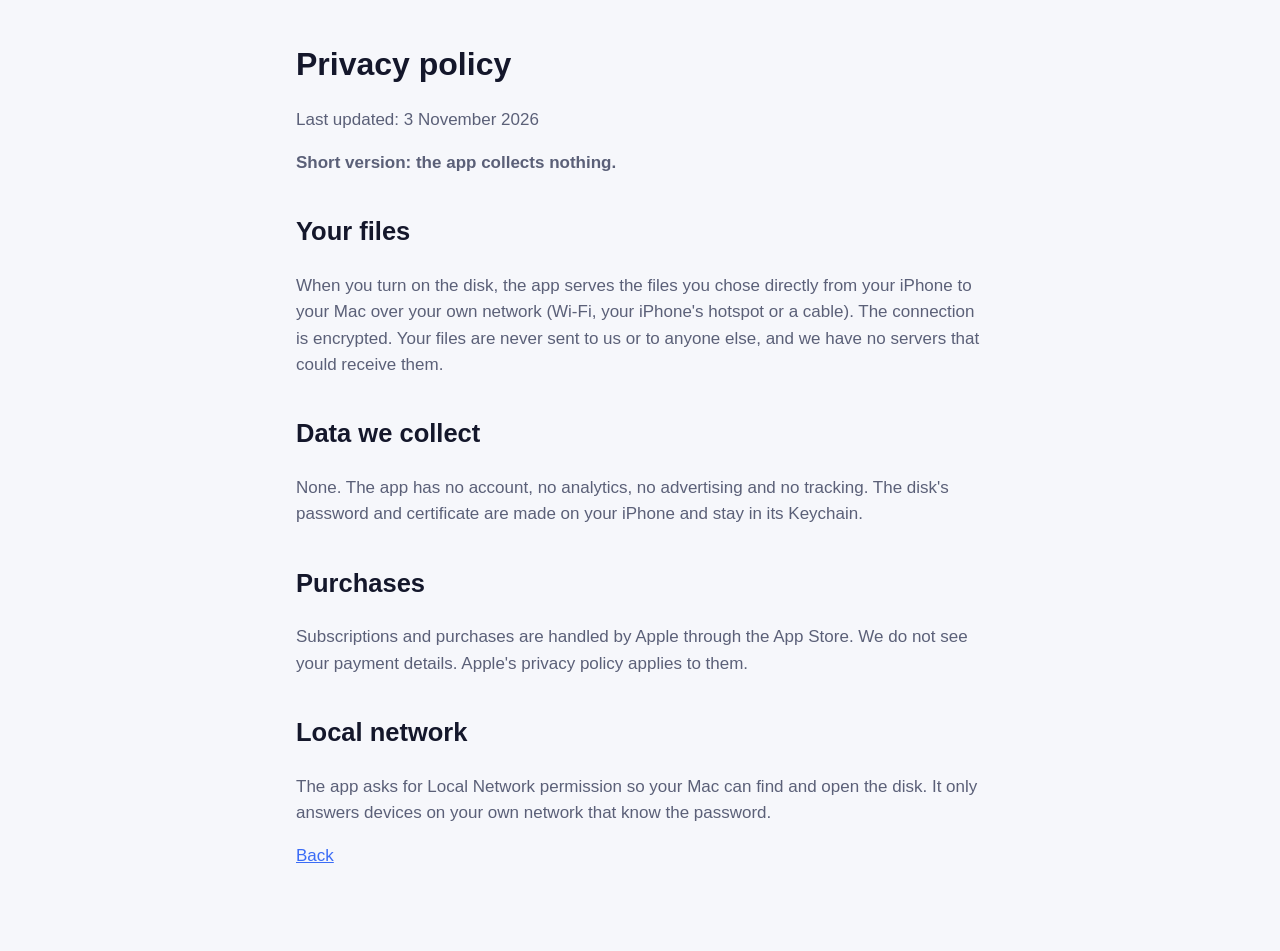
==== diskbeam/privacy.html @ fc0fde9e "DiskBeam: app page, support and privacy policy" ====
<!doctype html><html lang="en"><head><meta charset="utf-8"><meta name="viewport" content="width=device-width,initial-scale=1">
<title>Privacy Policy</title><link rel="stylesheet" href="style.css"></head><body><main>
<h1>Privacy policy</h1><p>Last updated: 3 November 2026</p>
<p><b>Short version: the app collects nothing.</b></p>
<h2>Your files</h2><p>When you turn on the disk, the app serves the files you chose directly from your iPhone to your Mac over your own network (Wi-Fi, your iPhone's hotspot or a cable). The connection is encrypted. Your files are never sent to us or to anyone else, and we have no servers that could receive them.</p>
<h2>Data we collect</h2><p>None. The app has no account, no analytics, no advertising and no tracking. The disk's password and certificate are made on your iPhone and stay in its Keychain.</p>
<h2>Purchases</h2><p>Subscriptions and purchases are handled by Apple through the App Store. We do not see your payment details. Apple's privacy policy applies to them.</p>
<h2>Local network</h2><p>The app asks for Local Network permission so your Mac can find and open the disk. It only answers devices on your own network that know the password.</p>
<p><a href="index.html">Back</a></p>
</main></body></html>
---- diskbeam/style.css ----
:root{--bg:#f6f7fb;--fg:#14172b;--muted:#5b6078;--card:#fff;--accent:#3b6cf6}
@media (prefers-color-scheme:dark){:root{--bg:#0d1020;--fg:#eef0fa;--muted:#a3a8c3;--card:#171b31;--accent:#7aa2ff}}
*{box-sizing:border-box}body{margin:0;background:var(--bg);color:var(--fg);font:17px/1.55 -apple-system,BlinkMacSystemFont,"Segoe UI",sans-serif}
main{max-width:720px;margin:0 auto;padding:40px 16px 64px}header{display:flex;gap:16px;align-items:center;margin-bottom:24px}
header img{width:72px;height:72px;border-radius:16px}h1{margin:0;font-size:32px}h2{margin-top:36px}p,li{color:var(--muted)}
.card{background:var(--card);border-radius:14px;padding:18px 20px;margin:14px 0}a{color:var(--accent)}footer{margin-top:48px;font-size:14px;color:var(--muted)}
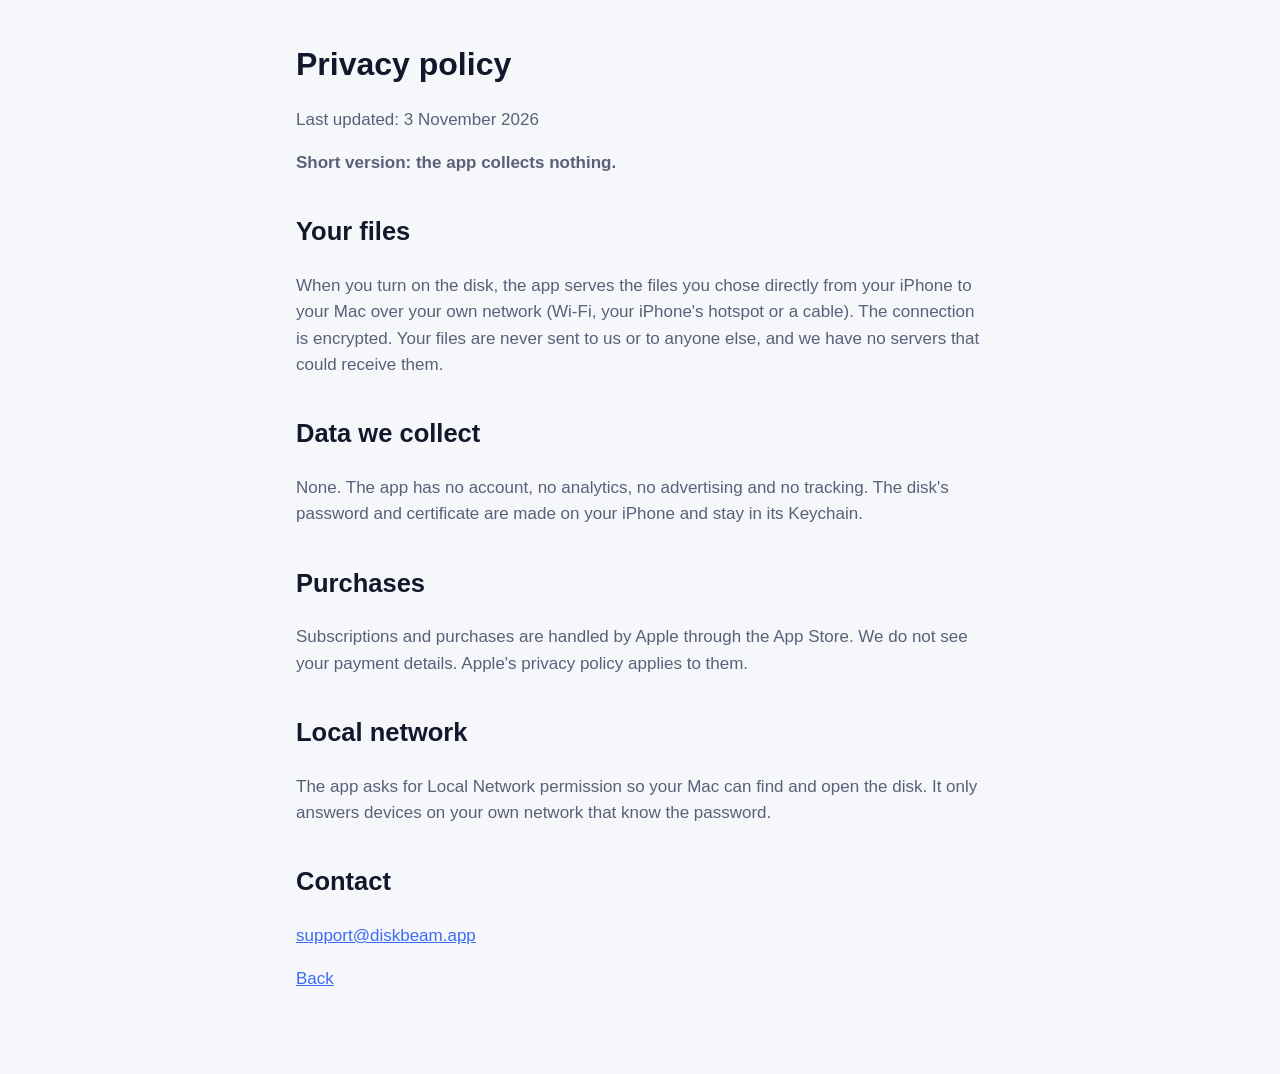
==== commit bd2febf2: "DiskBeam: support@diskbeam.app" ====
--- a/diskbeam/privacy.html
+++ b/diskbeam/privacy.html
@@ -6,5 +6,6 @@
 <h2>Data we collect</h2><p>None. The app has no account, no analytics, no advertising and no tracking. The disk's password and certificate are made on your iPhone and stay in its Keychain.</p>
 <h2>Purchases</h2><p>Subscriptions and purchases are handled by Apple through the App Store. We do not see your payment details. Apple's privacy policy applies to them.</p>
 <h2>Local network</h2><p>The app asks for Local Network permission so your Mac can find and open the disk. It only answers devices on your own network that know the password.</p>
+<h2>Contact</h2><p><a href="mailto:support@diskbeam.app">support@diskbeam.app</a></p>
 <p><a href="index.html">Back</a></p>
 </main></body></html>
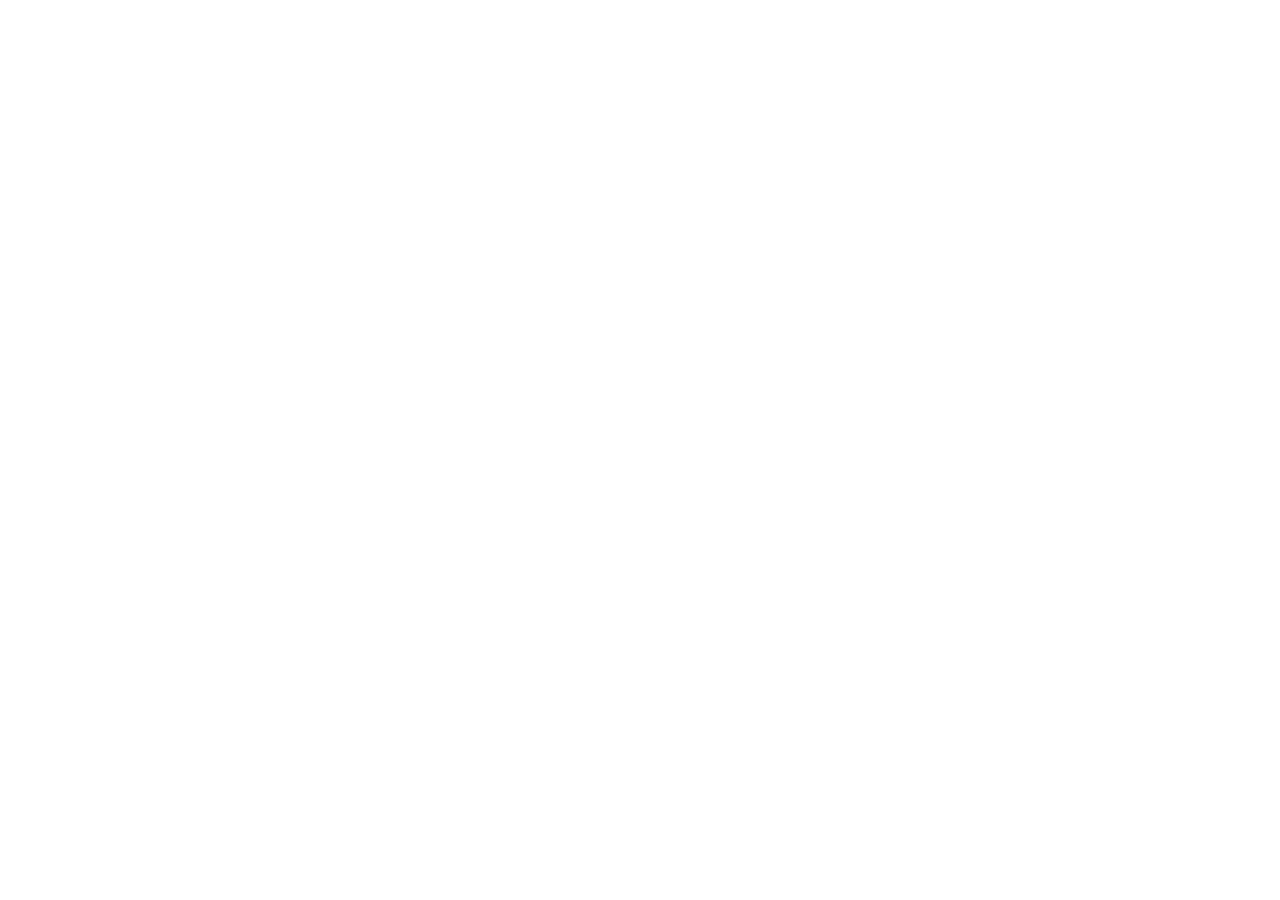
==== commit 7e29201b: "Forward every old page to the app's own website (current privacy policy, terms and support) The old " ====
--- a/diskbeam/privacy.html
+++ b/diskbeam/privacy.html
@@ -1,11 +1,17 @@
-<!doctype html><html lang="en"><head><meta charset="utf-8"><meta name="viewport" content="width=device-width,initial-scale=1">
-<title>Privacy Policy</title><link rel="stylesheet" href="style.css"></head><body><main>
-<h1>Privacy policy</h1><p>Last updated: 3 November 2026</p>
-<p><b>Short version: the app collects nothing.</b></p>
-<h2>Your files</h2><p>When you turn on the disk, the app serves the files you chose directly from your iPhone to your Mac over your own network (Wi-Fi, your iPhone's hotspot or a cable). The connection is encrypted. Your files are never sent to us or to anyone else, and we have no servers that could receive them.</p>
-<h2>Data we collect</h2><p>None. The app has no account, no analytics, no advertising and no tracking. The disk's password and certificate are made on your iPhone and stay in its Keychain.</p>
-<h2>Purchases</h2><p>Subscriptions and purchases are handled by Apple through the App Store. We do not see your payment details. Apple's privacy policy applies to them.</p>
-<h2>Local network</h2><p>The app asks for Local Network permission so your Mac can find and open the disk. It only answers devices on your own network that know the password.</p>
-<h2>Contact</h2><p><a href="mailto:support@diskbeam.app">support@diskbeam.app</a></p>
-<p><a href="index.html">Back</a></p>
-</main></body></html>
+<!doctype html>
+<html lang="en">
+<head>
+<meta charset="utf-8">
+<meta name="viewport" content="width=device-width,initial-scale=1">
+<title>DiskBeam: this page has moved</title>
+<link rel="canonical" href="https://diskbeam.app/privacy">
+<meta name="robots" content="noindex">
+<meta http-equiv="refresh" content="0; url=https://diskbeam.app/privacy">
+<style>body{font:16px/1.5 -apple-system,system-ui,sans-serif;max-width:40rem;margin:4rem auto;padding:0 1rem}</style>
+</head>
+<body>
+<h1>This page has moved</h1>
+<p>The current privacy policy for DiskBeam is at <a href="https://diskbeam.app/privacy">https://diskbeam.app/privacy</a>. Only that page is up to date.</p>
+<script>location.replace('https://diskbeam.app/privacy');</script>
+</body>
+</html>
